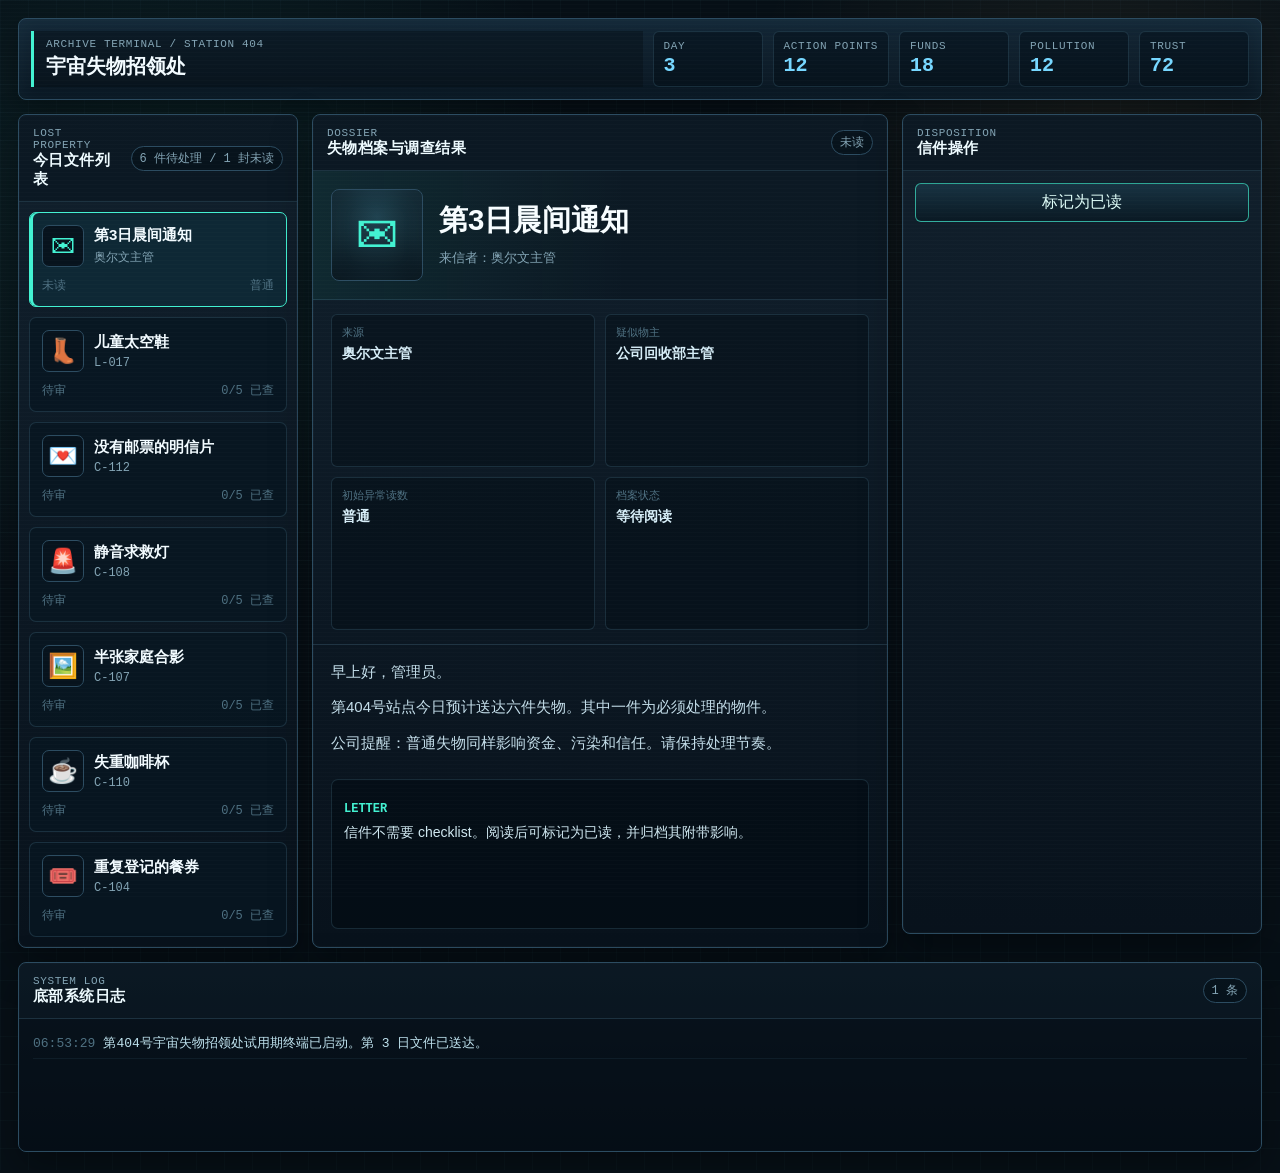
==== index.html @ 3f018c14 "first_2_day_demo 用于验证玩法和基础系统的白模" ====
<!DOCTYPE html>
<html lang="zh-CN">
<head>
  <meta charset="UTF-8" />
  <meta name="viewport" content="width=device-width, initial-scale=1.0" />
  <title>宇宙失物招领处 - 异常档案管理</title>
  <link rel="stylesheet" href="styles.css" />
</head>
<body>
  <div class="app">
    <header class="topbar" aria-label="站点状态栏">
      <div class="brand">
        <small>Archive Terminal / Station 404</small>
        <strong>宇宙失物招领处</strong>
      </div>
      <div class="stat">
        <small>Day</small>
        <strong id="dayValue">3</strong>
      </div>
      <div class="stat">
        <small>Action Points</small>
        <strong id="apValue">12</strong>
      </div>
      <div class="stat" id="fundsStat">
        <small>Funds</small>
        <strong id="fundsValue">18</strong>
      </div>
      <div class="stat" id="pollutionStat">
        <small>Pollution</small>
        <strong id="pollutionValue">12</strong>
      </div>
      <div class="stat" id="trustStat">
        <small>Trust</small>
        <strong id="trustValue">72</strong>
      </div>
    </header>

    <main class="main">
      <section class="panel">
        <div class="panel-title">
          <div>
            <small>Lost Property</small>
            <h2>今日文件列表</h2>
          </div>
          <span class="tag" id="remainingTag">载入中</span>
        </div>
        <div class="item-list" id="itemList"></div>
      </section>

      <section class="panel dossier">
        <div class="panel-title">
          <div>
            <small>Dossier</small>
            <h2>失物档案与调查结果</h2>
          </div>
          <span class="tag" id="processedTag">未处理</span>
        </div>
        <div class="file-hero">
          <div class="big-icon" id="itemIcon">?</div>
          <div>
            <h1 id="itemName">等待载入</h1>
            <p id="itemCode">编号：--</p>
          </div>
        </div>
        <div class="data-grid">
          <div class="field">
            <small>来源</small>
            <strong id="itemSource">--</strong>
          </div>
          <div class="field">
            <small>疑似物主</small>
            <strong id="itemOwner">--</strong>
          </div>
          <div class="field">
            <small>初始异常读数</small>
            <strong id="itemAnomaly">--</strong>
          </div>
          <div class="field">
            <small>档案状态</small>
            <strong id="itemStatus">--</strong>
          </div>
        </div>
        <div class="investigation">
          <p class="description" id="itemDescription"></p>
          <div class="button-grid" id="investigationButtons"></div>
          <div class="results" id="resultList" aria-live="polite"></div>
        </div>
      </section>

      <aside class="right-stack">
        <section class="panel">
          <div class="panel-title">
            <div>
              <small>Checklist</small>
              <h2>标准审查清单</h2>
            </div>
            <span class="tag">5 项</span>
          </div>
          <div class="checklist" id="checklist"></div>
        </section>

        <section class="panel">
          <div class="panel-title">
            <div>
              <small>Disposition</small>
              <h2>处理决定</h2>
            </div>
          </div>
          <div class="actions" id="actionButtons"></div>
        </section>
      </aside>
    </main>

    <section class="panel log-panel">
      <div class="panel-title">
        <div>
          <small>System Log</small>
          <h2>底部系统日志</h2>
        </div>
        <span class="tag" id="logCount">0 条</span>
      </div>
      <ul class="log" id="logList" aria-live="polite"></ul>
    </section>
  </div>

  <div class="modal" id="confirmModal" role="dialog" aria-modal="true" aria-labelledby="confirmTitle">
    <div class="dialog">
      <header>
        <h3 id="confirmTitle">确认处理</h3>
      </header>
      <div class="dialog-content">
        <div id="confirmText"></div>
        <div class="delta-grid" id="deltaGrid"></div>
        <div class="summary-box" id="confirmSummary"></div>
        <div class="dialog-actions">
          <button class="btn" id="cancelDecision">取消</button>
          <button class="btn primary" id="confirmDecision">确认执行</button>
        </div>
      </div>
    </div>
  </div>

  <script src="script.js"></script>
</body>
</html>
---- styles.css ----
﻿:root {
      --bg: #071017;
      --panel: #101c27;
      --panel-2: #132636;
      --panel-3: #0b1722;
      --line: #2c4c61;
      --line-soft: rgba(91, 146, 171, 0.22);
      --text: #d6edf7;
      --muted: #83a4b4;
      --dim: #4f7182;
      --blue: #77d7ff;
      --cyan: #43f2d2;
      --amber: #ffcf75;
      --red: #ff7676;
      --green: #8df2ad;
      --shadow: rgba(0, 0, 0, 0.36);
      --mono: "Consolas", "SFMono-Regular", "Menlo", "Microsoft YaHei UI", monospace;
      --sans: "Segoe UI", "Microsoft YaHei UI", "PingFang SC", sans-serif;
    }

    * {
      box-sizing: border-box;
    }

    body {
      margin: 0;
      min-height: 100vh;
      color: var(--text);
      font-family: var(--sans);
      background:
        linear-gradient(rgba(119, 215, 255, 0.025) 1px, transparent 1px),
        linear-gradient(90deg, rgba(119, 215, 255, 0.025) 1px, transparent 1px),
        radial-gradient(circle at 14% 18%, rgba(67, 242, 210, 0.08), transparent 28%),
        radial-gradient(circle at 86% 12%, rgba(255, 207, 117, 0.07), transparent 24%),
        var(--bg);
      background-size: 28px 28px, 28px 28px, auto, auto, auto;
      overflow-x: hidden;
    }

    body::before {
      content: "";
      position: fixed;
      inset: 0;
      pointer-events: none;
      background: repeating-linear-gradient(
        to bottom,
        rgba(255, 255, 255, 0.025),
        rgba(255, 255, 255, 0.025) 1px,
        transparent 1px,
        transparent 4px
      );
      mix-blend-mode: screen;
      opacity: 0.35;
    }

    .app {
      width: min(1500px, 100%);
      min-height: 100vh;
      margin: 0 auto;
      padding: 18px;
      display: grid;
      grid-template-rows: auto 1fr 190px;
      gap: 14px;
    }

    .topbar {
      border: 1px solid var(--line);
      background: linear-gradient(180deg, rgba(20, 40, 56, 0.95), rgba(10, 23, 34, 0.95));
      box-shadow: 0 12px 34px var(--shadow), inset 0 0 22px rgba(119, 215, 255, 0.05);
      display: grid;
      grid-template-columns: minmax(280px, 1.2fr) repeat(5, minmax(110px, auto));
      gap: 10px;
      align-items: stretch;
      padding: 12px;
      border-radius: 8px;
    }

    .brand {
      min-width: 0;
      padding: 7px 12px;
      border-left: 3px solid var(--cyan);
      background: rgba(5, 15, 22, 0.45);
    }

    .brand small,
    .stat small,
    .panel-title small {
      display: block;
      color: var(--muted);
      font-family: var(--mono);
      font-size: 11px;
      letter-spacing: 0.06em;
      text-transform: uppercase;
    }

    .brand strong {
      display: block;
      margin-top: 3px;
      overflow: hidden;
      text-overflow: ellipsis;
      white-space: nowrap;
      color: #f2fbff;
      font-size: 20px;
      letter-spacing: 0;
    }

    .stat {
      min-width: 104px;
      padding: 8px 10px;
      border: 1px solid var(--line-soft);
      background: rgba(4, 14, 22, 0.48);
      border-radius: 6px;
    }

    .stat strong {
      display: block;
      margin-top: 2px;
      color: var(--blue);
      font-family: var(--mono);
      font-size: 20px;
    }

    .stat.warning strong {
      color: var(--amber);
    }

    .stat.danger strong {
      color: var(--red);
    }

    .main {
      min-height: 0;
      display: grid;
      grid-template-columns: 280px minmax(360px, 1fr) 360px;
      gap: 14px;
    }

    .panel {
      min-height: 0;
      border: 1px solid var(--line);
      border-radius: 8px;
      background: linear-gradient(180deg, rgba(17, 32, 45, 0.96), rgba(8, 18, 28, 0.96));
      box-shadow: 0 16px 40px var(--shadow), inset 0 0 0 1px rgba(255, 255, 255, 0.025);
      overflow: hidden;
    }

    .panel-title {
      min-height: 54px;
      padding: 12px 14px;
      border-bottom: 1px solid var(--line-soft);
      display: flex;
      align-items: center;
      justify-content: space-between;
      gap: 10px;
      background: rgba(4, 14, 22, 0.38);
    }

    .panel-title h2 {
      margin: 0;
      color: #eefbff;
      font-size: 15px;
      font-weight: 700;
      letter-spacing: 0.03em;
    }

    .tag {
      display: inline-flex;
      align-items: center;
      min-height: 24px;
      padding: 3px 8px;
      border: 1px solid var(--line);
      border-radius: 999px;
      color: var(--muted);
      background: rgba(5, 15, 22, 0.55);
      font-family: var(--mono);
      font-size: 12px;
      white-space: nowrap;
    }

    .item-list {
      padding: 10px;
      display: grid;
      gap: 10px;
    }

    .item-card {
      width: 100%;
      padding: 12px;
      color: var(--text);
      text-align: left;
      border: 1px solid var(--line-soft);
      border-radius: 7px;
      background: rgba(8, 22, 33, 0.82);
      cursor: pointer;
      transition: border-color 0.15s ease, transform 0.15s ease, background 0.15s ease;
    }

    .item-card:hover {
      transform: translateY(-1px);
      border-color: rgba(119, 215, 255, 0.7);
      background: rgba(14, 35, 50, 0.95);
    }

    .item-card.active {
      border-color: var(--cyan);
      box-shadow: inset 3px 0 0 var(--cyan);
      background: rgba(15, 40, 54, 0.98);
    }

    .item-card.processed {
      opacity: 0.62;
    }

    .item-row {
      display: flex;
      align-items: center;
      gap: 10px;
    }

    .item-icon {
      width: 42px;
      height: 42px;
      display: grid;
      place-items: center;
      flex: 0 0 auto;
      border: 1px solid var(--line);
      border-radius: 7px;
      background: #07131d;
      font-size: 24px;
    }

    .item-name {
      min-width: 0;
      flex: 1;
    }

    .item-name strong {
      display: block;
      color: #f2fbff;
      font-size: 15px;
    }

    .item-name span {
      display: block;
      margin-top: 4px;
      color: var(--muted);
      font-family: var(--mono);
      font-size: 12px;
    }

    .item-meta {
      margin-top: 10px;
      display: flex;
      justify-content: space-between;
      gap: 8px;
      color: var(--dim);
      font-family: var(--mono);
      font-size: 12px;
    }

    .dossier {
      display: grid;
      grid-template-rows: auto auto 1fr;
    }

    .file-hero {
      padding: 18px;
      border-bottom: 1px solid var(--line-soft);
      display: grid;
      grid-template-columns: 92px 1fr;
      gap: 16px;
      align-items: center;
      background:
        linear-gradient(90deg, rgba(67, 242, 210, 0.08), transparent 55%),
        rgba(7, 18, 27, 0.45);
    }

    .big-icon {
      width: 92px;
      height: 92px;
      display: grid;
      place-items: center;
      border: 1px solid var(--line);
      border-radius: 8px;
      background: radial-gradient(circle at 50% 30%, rgba(119, 215, 255, 0.16), rgba(5, 12, 19, 0.95));
      box-shadow: inset 0 0 22px rgba(119, 215, 255, 0.08);
      font-size: 48px;
    }

    .big-icon img {
      width: 100%;
      height: 100%;
      object-fit: cover;
      border-radius: 7px;
    }

    .big-icon span {
      color: var(--cyan);
      font-family: var(--mono);
      font-size: 42px;
    }

    .file-hero h1 {
      margin: 0;
      color: #f7fdff;
      font-size: clamp(22px, 2.3vw, 34px);
      letter-spacing: 0;
    }

    .file-hero p {
      margin: 8px 0 0;
      color: var(--muted);
      font-family: var(--mono);
      font-size: 13px;
      line-height: 1.55;
    }

    .data-grid {
      padding: 14px 18px;
      border-bottom: 1px solid var(--line-soft);
      display: grid;
      grid-template-columns: repeat(2, minmax(0, 1fr));
      gap: 10px;
    }

    .field {
      min-height: 58px;
      padding: 10px;
      border: 1px solid var(--line-soft);
      border-radius: 6px;
      background: rgba(3, 13, 20, 0.42);
    }

    .field small {
      display: block;
      color: var(--dim);
      font-family: var(--mono);
      font-size: 11px;
    }

    .field strong {
      display: block;
      margin-top: 4px;
      color: var(--text);
      font-size: 14px;
      line-height: 1.35;
    }

    .investigation {
      min-height: 0;
      padding: 14px 18px 18px;
      display: grid;
      grid-template-rows: auto auto 1fr;
      gap: 12px;
    }

    .description {
      margin: 0;
      color: #c4deea;
      line-height: 1.7;
      font-size: 15px;
    }

    .description p {
      margin: 0 0 10px;
    }

    .description p:last-child {
      margin-bottom: 0;
    }

    .button-grid {
      display: grid;
      grid-template-columns: repeat(5, minmax(0, 1fr));
      gap: 8px;
    }

    button {
      font: inherit;
    }

    .btn {
      min-height: 38px;
      padding: 8px 10px;
      border: 1px solid var(--line);
      border-radius: 6px;
      color: var(--text);
      background: linear-gradient(180deg, rgba(25, 52, 68, 0.96), rgba(10, 25, 36, 0.96));
      cursor: pointer;
      transition: transform 0.12s ease, border-color 0.12s ease, color 0.12s ease, background 0.12s ease;
    }

    .btn:hover:not(:disabled) {
      transform: translateY(-1px);
      border-color: var(--blue);
      color: #ffffff;
      background: linear-gradient(180deg, rgba(35, 72, 92, 0.98), rgba(12, 32, 45, 0.98));
    }

    .btn:disabled {
      cursor: not-allowed;
      opacity: 0.42;
    }

    .btn.primary {
      border-color: rgba(67, 242, 210, 0.65);
      color: #dffdf8;
    }

    .btn.warn {
      border-color: rgba(255, 207, 117, 0.62);
      color: #ffe3a8;
    }

    .btn.danger {
      border-color: rgba(255, 118, 118, 0.62);
      color: #ffc1c1;
    }

    .btn.submit-review {
      grid-column: 1 / -1;
      margin-top: 4px;
      border-color: rgba(67, 242, 210, 0.58);
      background: linear-gradient(180deg, rgba(31, 65, 80, 0.98), rgba(8, 24, 34, 0.98));
      color: #dffdf8;
      font-weight: 700;
    }

    .btn.next-day,
    .btn.mark-read {
      grid-column: 1 / -1;
    }

    .letter-card .item-icon {
      color: var(--cyan);
      font-family: var(--mono);
    }

    .results {
      min-height: 150px;
      padding: 12px;
      border: 1px solid var(--line-soft);
      border-radius: 7px;
      background: rgba(1, 9, 15, 0.48);
      overflow: auto;
    }

    .result-entry {
      padding: 10px 0;
      border-bottom: 1px dashed rgba(91, 146, 171, 0.26);
    }

    .result-entry:last-child {
      border-bottom: 0;
    }

    .result-entry b {
      display: block;
      margin-bottom: 5px;
      color: var(--cyan);
      font-family: var(--mono);
      font-size: 12px;
    }

    .result-entry p {
      margin: 0;
      color: #cfe7f0;
      line-height: 1.62;
      font-size: 14px;
    }

    .result-entry.ap-warning {
      margin-bottom: 8px;
      padding: 12px;
      border: 1px solid rgba(255, 207, 117, 0.44);
      border-radius: 6px;
      background: rgba(48, 37, 15, 0.45);
    }

    .result-entry.ap-warning b {
      color: var(--amber);
    }

    .right-stack {
      display: grid;
      grid-template-rows: 1fr auto;
      gap: 14px;
      min-height: 0;
    }

    .checklist {
      padding: 12px;
      display: grid;
      gap: 10px;
    }

    .check-row {
      display: grid;
      grid-template-columns: 48px 1fr auto;
      align-items: center;
      gap: 10px;
      min-height: 45px;
      padding: 8px 10px;
      border: 1px solid var(--line-soft);
      border-radius: 6px;
      background: rgba(3, 13, 20, 0.45);
    }

    .check-symbol {
      color: var(--muted);
      font-family: var(--mono);
      font-size: 17px;
      font-weight: 700;
    }

    .check-symbol.pass {
      color: var(--green);
    }

    .check-symbol.suspect {
      color: var(--amber);
    }

    .check-symbol.conflict {
      color: var(--red);
    }

    .check-name {
      color: #e4f5fb;
      font-size: 14px;
    }

    .check-state {
      color: var(--dim);
      font-family: var(--mono);
      font-size: 12px;
    }

    .actions {
      padding: 12px;
      display: grid;
      grid-template-columns: repeat(2, minmax(0, 1fr));
      gap: 9px;
    }

    .log-panel {
      display: grid;
      grid-template-rows: auto 1fr;
    }

    .log {
      margin: 0;
      padding: 12px 14px;
      overflow: auto;
      color: #bfe2ee;
      font-family: var(--mono);
      font-size: 13px;
      line-height: 1.58;
      list-style: none;
      background: rgba(3, 11, 17, 0.54);
    }

    .log li {
      padding: 3px 0;
      border-bottom: 1px solid rgba(91, 146, 171, 0.1);
    }

    .log time {
      color: var(--dim);
      margin-right: 8px;
    }

    .modal {
      position: fixed;
      inset: 0;
      display: none;
      place-items: center;
      padding: 20px;
      background: rgba(2, 8, 12, 0.72);
      backdrop-filter: blur(5px);
      z-index: 5;
    }

    .modal.open {
      display: grid;
    }

    .dialog {
      width: min(620px, 100%);
      border: 1px solid var(--line);
      border-radius: 8px;
      background: linear-gradient(180deg, #132635, #08131d);
      box-shadow: 0 24px 70px rgba(0, 0, 0, 0.58);
      overflow: hidden;
    }

    .dialog header,
    .report header {
      padding: 16px 18px;
      border-bottom: 1px solid var(--line-soft);
      background: rgba(4, 14, 22, 0.52);
    }

    .dialog h3,
    .report h3 {
      margin: 0;
      color: #f4fcff;
      font-size: 19px;
    }

    .dialog-content {
      padding: 18px;
      display: grid;
      gap: 14px;
    }

    .delta-grid {
      display: grid;
      grid-template-columns: repeat(3, 1fr);
      gap: 8px;
    }

    .delta {
      padding: 10px;
      border: 1px solid var(--line-soft);
      border-radius: 6px;
      background: rgba(1, 9, 15, 0.42);
      text-align: center;
      font-family: var(--mono);
    }

    .delta span {
      display: block;
      color: var(--muted);
      font-size: 11px;
    }

    .delta strong {
      display: block;
      margin-top: 4px;
      color: var(--blue);
      font-size: 18px;
    }

    .summary-box {
      padding: 12px;
      border: 1px solid var(--line-soft);
      border-radius: 6px;
      color: #cce4ed;
      background: rgba(1, 9, 15, 0.42);
      font-family: var(--mono);
      font-size: 13px;
      line-height: 1.65;
    }

    .dialog-actions {
      display: flex;
      justify-content: flex-end;
      gap: 10px;
    }

    .report {
      margin-top: 12px;
      border: 1px solid rgba(255, 207, 117, 0.46);
      border-radius: 8px;
      background: rgba(38, 31, 16, 0.54);
      overflow: hidden;
    }

    .report-body {
      padding: 14px 18px 18px;
      color: #ffe8b7;
      line-height: 1.65;
    }

    .report-stats {
      display: flex;
      flex-wrap: wrap;
      gap: 8px;
      margin: 12px 0;
    }

    .hidden {
      display: none;
    }

    .bedroom-app {
      grid-template-rows: auto 1fr;
      position: relative;
    }

    .bedroom-main {
      min-height: 0;
      display: grid;
      grid-template-columns: 320px minmax(420px, 1fr) 360px;
      gap: 14px;
    }

    .bedroom-status-panel,
    .shop-panel,
    .rest-panel {
      display: grid;
      grid-template-rows: auto auto 1fr;
    }

    .room-grid {
      padding: 12px;
      display: grid;
      grid-template-columns: repeat(2, minmax(0, 1fr));
      gap: 10px;
    }

    .room-field,
    .device-row,
    .shop-item {
      border: 1px solid var(--line-soft);
      border-radius: 7px;
      background: rgba(3, 13, 20, 0.46);
    }

    .room-field {
      min-height: 70px;
      padding: 10px;
    }

    .room-field small,
    .shop-item small {
      display: block;
      color: var(--dim);
      font-family: var(--mono);
      font-size: 11px;
      text-transform: uppercase;
    }

    .room-field strong {
      display: block;
      margin-top: 8px;
      color: #f2fbff;
      font-size: 16px;
    }

    .device-list {
      padding: 0 12px 12px;
      display: grid;
      gap: 8px;
      align-self: start;
    }

    .device-row {
      min-height: 42px;
      padding: 9px 10px;
      display: flex;
      align-items: center;
      justify-content: space-between;
      gap: 10px;
      color: #cfe7f0;
      font-size: 14px;
    }

    .device-row strong {
      color: var(--dim);
      font-family: var(--mono);
      font-size: 12px;
      white-space: nowrap;
    }

    .device-row.owned {
      border-color: rgba(67, 242, 210, 0.48);
      background: rgba(12, 38, 43, 0.42);
    }

    .device-row.owned strong {
      color: var(--cyan);
    }

    .shop-grid {
      padding: 12px;
      display: grid;
      grid-template-columns: repeat(3, minmax(0, 1fr));
      gap: 10px;
      overflow: auto;
    }

    .shop-item {
      min-height: 190px;
      padding: 12px;
      display: grid;
      grid-template-rows: 1fr auto;
      gap: 12px;
    }

    .shop-item.owned {
      border-color: rgba(67, 242, 210, 0.5);
      background: rgba(10, 35, 41, 0.42);
    }

    .shop-item h3 {
      margin: 5px 0 0;
      color: #f2fbff;
      font-size: 18px;
      letter-spacing: 0;
    }

    .shop-item p {
      margin: 8px 0 0;
      color: #c4deea;
      font-size: 14px;
      line-height: 1.55;
    }

    .shop-item-footer {
      display: grid;
      grid-template-columns: 1fr 1fr;
      gap: 8px;
    }

    .shop-item-footer .btn {
      grid-column: 1 / -1;
    }

    .rest-panel {
      grid-template-rows: auto 1fr auto;
    }

    .bedroom-log {
      min-height: 0;
    }

    .rest-actions {
      padding: 12px;
      border-top: 1px solid var(--line-soft);
      background: rgba(4, 14, 22, 0.38);
    }

    .rest-actions .btn {
      width: 100%;
    }

    .clear-save-button {
      position: fixed;
      right: 14px;
      bottom: 10px;
      min-height: 26px;
      padding: 4px 8px;
      border: 1px solid rgba(255, 118, 118, 0.38);
      border-radius: 5px;
      color: rgba(255, 193, 193, 0.78);
      background: rgba(3, 10, 14, 0.72);
      font-size: 12px;
      cursor: pointer;
      z-index: 4;
    }

    .clear-save-button:hover {
      border-color: rgba(255, 118, 118, 0.7);
      color: #ffc1c1;
    }

    @media (max-width: 1120px) {
      .app {
        grid-template-rows: auto auto 210px;
      }

      .topbar {
        grid-template-columns: repeat(3, minmax(0, 1fr));
      }

      .brand {
        grid-column: 1 / -1;
      }

      .main {
        grid-template-columns: 240px 1fr;
      }

      .right-stack {
        grid-column: 1 / -1;
        grid-template-columns: 1fr 320px;
        grid-template-rows: auto;
      }

      .bedroom-app {
        grid-template-rows: auto 1fr;
      }

      .bedroom-main {
        grid-template-columns: 1fr;
      }

      .shop-grid {
        grid-template-columns: repeat(2, minmax(0, 1fr));
      }
    }

    @media (max-width: 820px) {
      .app {
        padding: 10px;
        grid-template-rows: auto auto 220px;
      }

      .bedroom-app {
        grid-template-rows: auto 1fr;
      }

      .topbar,
      .main,
      .bedroom-main,
      .right-stack,
      .file-hero,
      .data-grid {
        grid-template-columns: 1fr;
      }

      .button-grid,
      .actions,
      .delta-grid,
      .room-grid,
      .shop-grid,
      .shop-item-footer {
        grid-template-columns: 1fr;
      }

      .brand strong {
        white-space: normal;
      }
    }
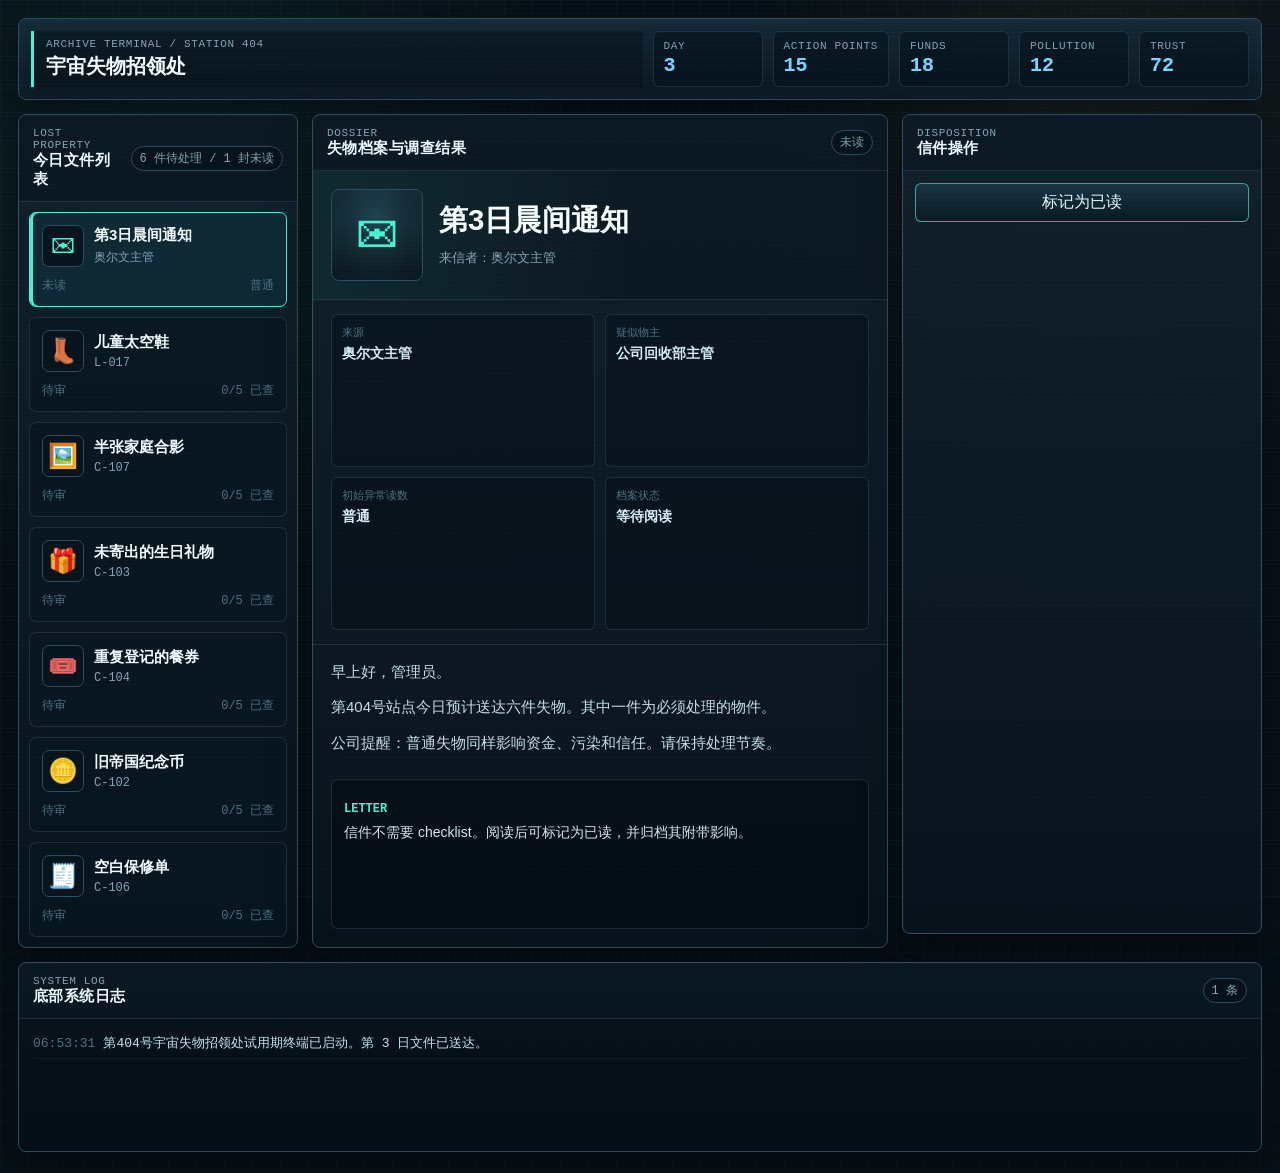
==== commit 801c1ff2: "Change daily action points to 15" ====
--- a/index.html
+++ b/index.html
@@ -19,7 +19,7 @@
       </div>
       <div class="stat">
         <small>Action Points</small>
-        <strong id="apValue">12</strong>
+        <strong id="apValue">15</strong>
       </div>
       <div class="stat" id="fundsStat">
         <small>Funds</small>
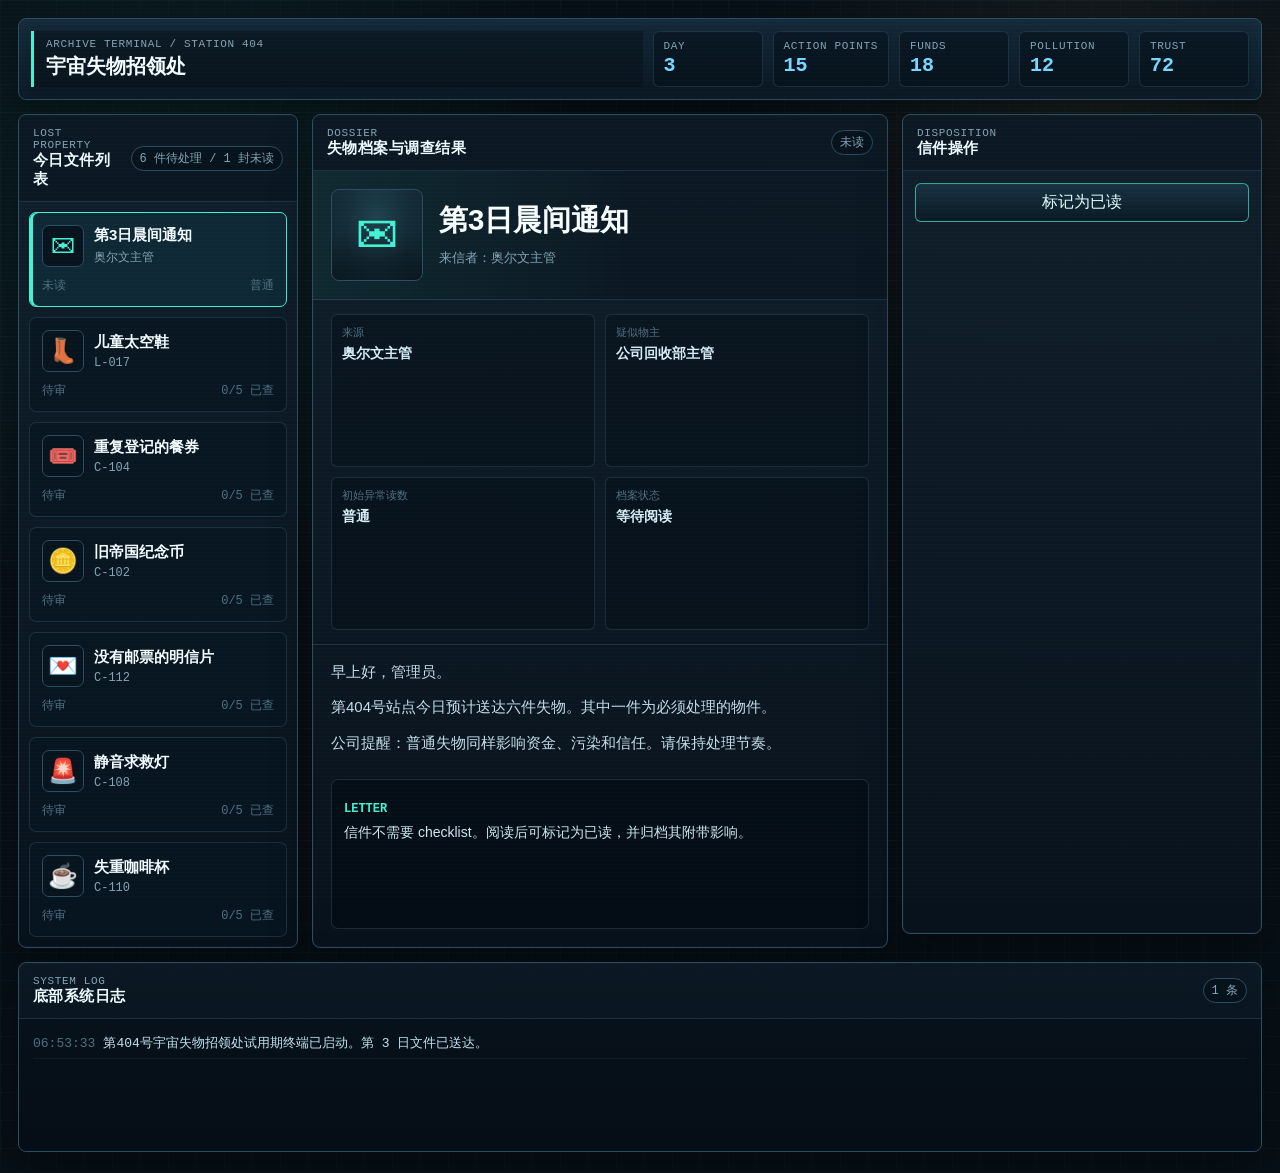
==== commit c74e820d: "Add day and night background music system" ====
--- a/index.html
+++ b/index.html
@@ -140,6 +140,7 @@
     </div>
   </div>
 
+  <audio id="backgroundMusic" src="audio/day.mp3" loop preload="auto"></audio>
   <script src="script.js"></script>
 </body>
 </html>
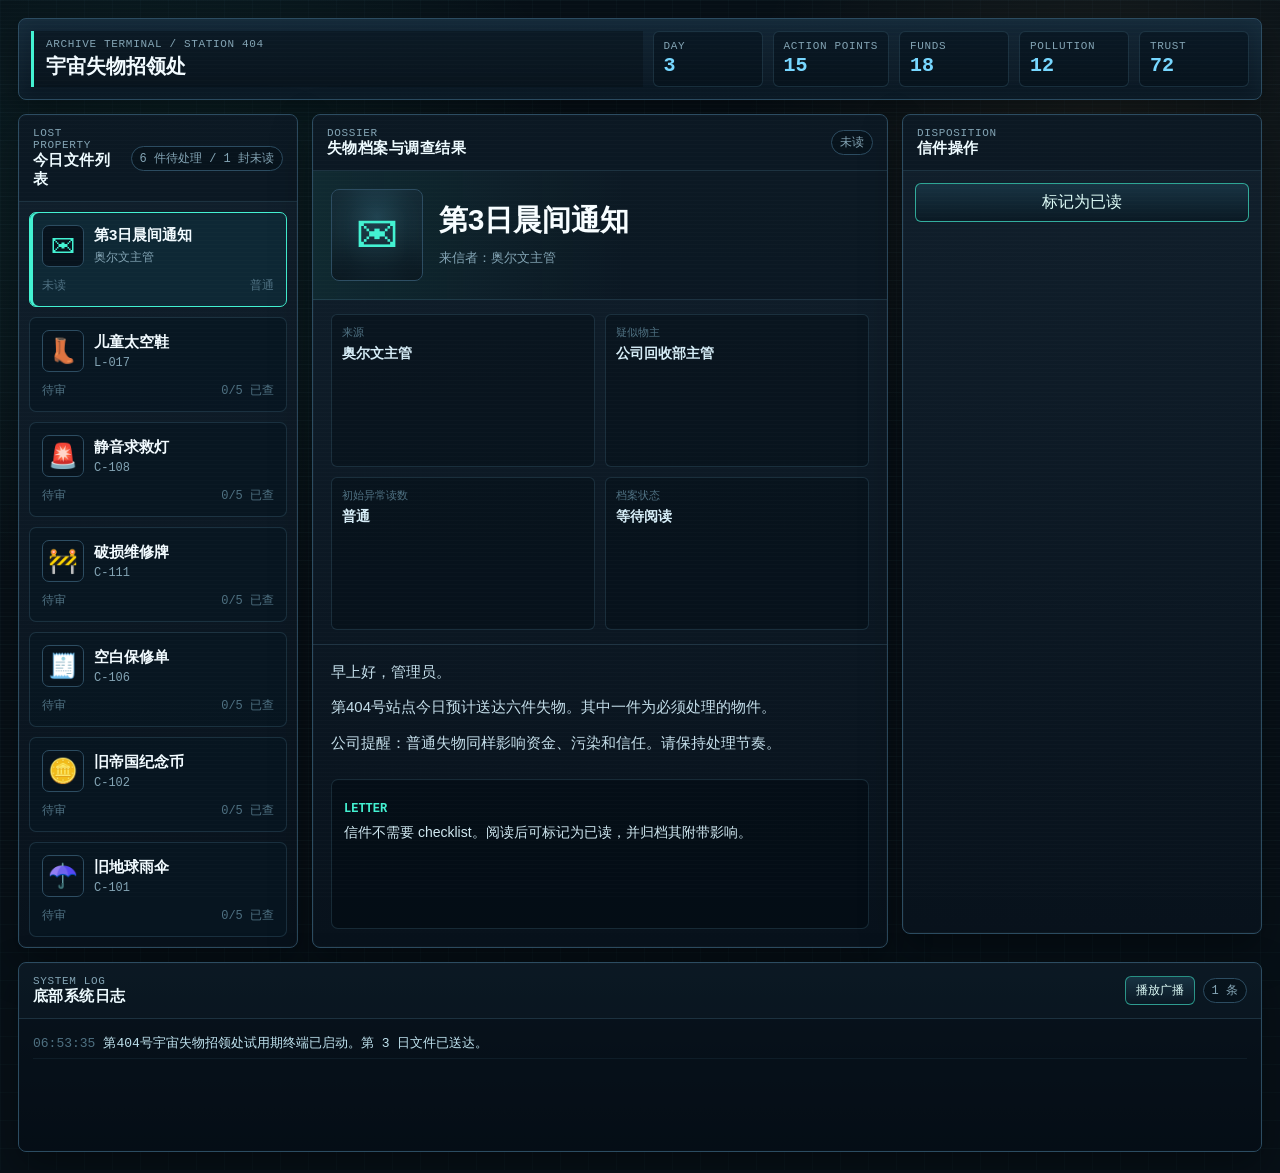
==== commit 4a090918: "Add radio playback buttons" ====
--- a/index.html
+++ b/index.html
@@ -117,7 +117,10 @@
           <small>System Log</small>
           <h2>底部系统日志</h2>
         </div>
-        <span class="tag" id="logCount">0 条</span>
+        <div class="panel-actions">
+          <button class="btn radio-button" id="playRadioButton" type="button">播放广播</button>
+          <span class="tag" id="logCount">0 条</span>
+        </div>
       </div>
       <ul class="log" id="logList" aria-live="polite"></ul>
     </section>
--- a/styles.css
+++ b/styles.css
@@ -163,6 +163,14 @@
       letter-spacing: 0.03em;
     }
 
+    .panel-actions {
+      display: inline-flex;
+      align-items: center;
+      gap: 8px;
+      flex-wrap: wrap;
+      justify-content: flex-end;
+    }
+
     .tag {
       display: inline-flex;
       align-items: center;
@@ -405,6 +413,15 @@
     .btn.primary {
       border-color: rgba(67, 242, 210, 0.65);
       color: #dffdf8;
+    }
+
+    .btn.radio-button {
+      min-height: 28px;
+      padding: 5px 10px;
+      color: #dffdf8;
+      border-color: rgba(67, 242, 210, 0.55);
+      font-size: 12px;
+      white-space: nowrap;
     }
 
     .btn.warn {
